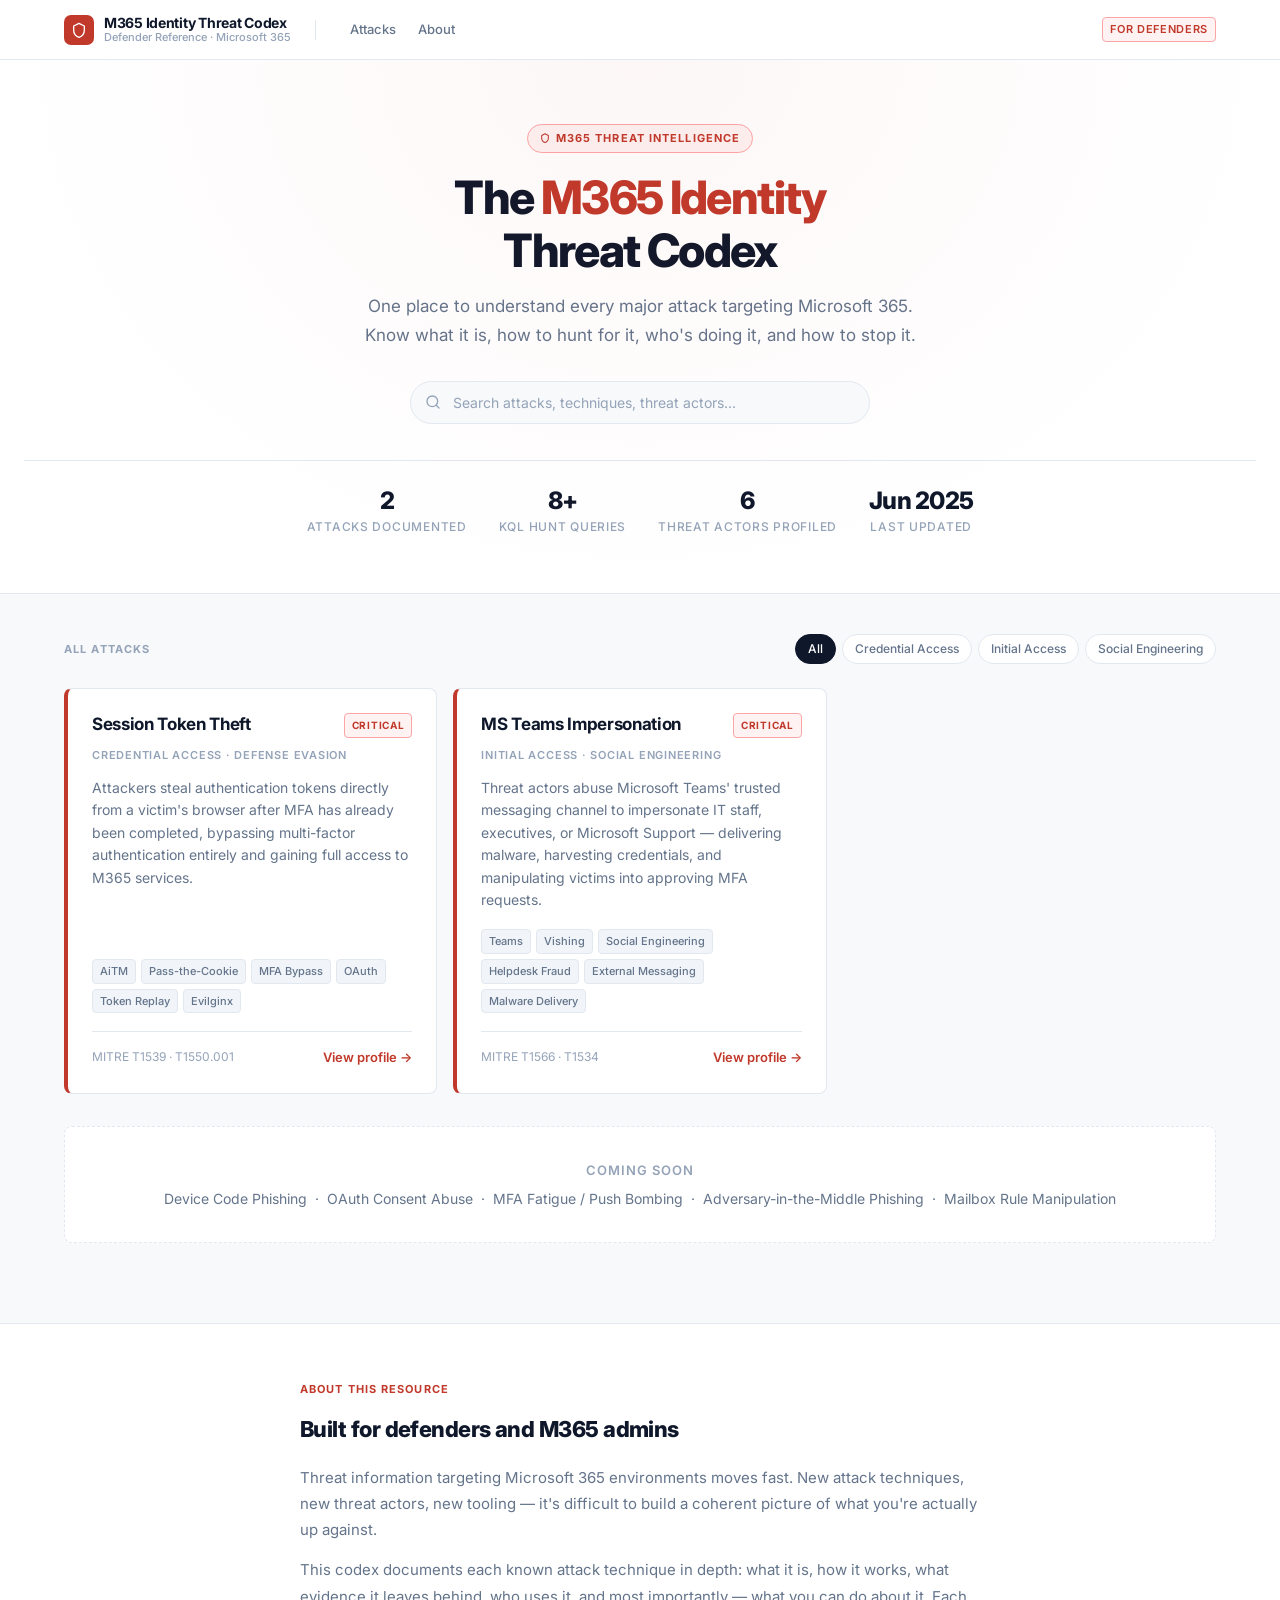
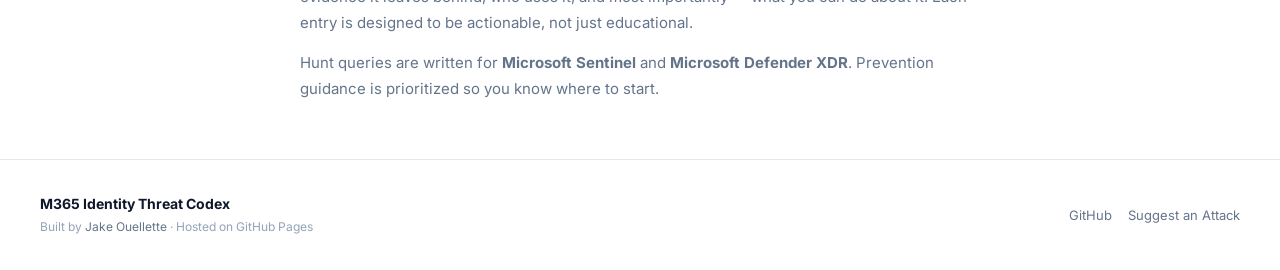
==== index.html @ 7323f05f "Initial build: M365 Identity Threat Codex Static GitHub Pages site with full attack profiles for Ses" ====
<!DOCTYPE html>
<html lang="en">
<head>
  <meta charset="UTF-8">
  <meta name="viewport" content="width=device-width, initial-scale=1.0">
  <title>M365 Identity Threat Codex</title>
  <meta name="description" content="A defender's reference for modern Microsoft 365 attacks — covering TTPs, detection queries, threat actors, and hardening guidance for each named attack.">
  <link rel="stylesheet" href="assets/style.css">
  <link rel="icon" type="image/svg+xml" href="data:image/svg+xml,<svg xmlns='http://www.w3.org/2000/svg' viewBox='0 0 32 32'><rect width='32' height='32' rx='7' fill='%23c0392b'/><path d='M16 7l7 4v6c0 5-3 8-7 9-4-1-7-4-7-9V11z' fill='white' stroke='none'/></svg>">
</head>
<body>

<!-- ── NAV ──────────────────────────────────────────────────── -->
<nav class="site-nav">
  <div class="nav-inner">
    <a class="site-brand" href="index.html">
      <div class="brand-icon">
        <svg viewBox="0 0 24 24"><path d="M12 2L4 6v6c0 6 3.5 9.5 8 11 4.5-1.5 8-5 8-11V6z"/></svg>
      </div>
      <div class="brand-name">
        M365 Identity Threat Codex
        <span class="brand-sub">Defender Reference · Microsoft 365</span>
      </div>
    </a>
    <div class="nav-divider"></div>
    <div class="nav-links">
      <a href="index.html" class="active">Attacks</a>
      <a href="#about">About</a>
    </div>
    <div class="nav-right">
      <span class="nav-badge">For Defenders</span>
    </div>
  </div>
</nav>

<!-- ── HERO ─────────────────────────────────────────────────── -->
<section class="hero">
  <div class="hero-eyebrow">
    <svg width="10" height="10" viewBox="0 0 24 24" fill="none" stroke="currentColor" stroke-width="2.5" stroke-linecap="round" stroke-linejoin="round"><path d="M12 2L4 6v6c0 6 3.5 9.5 8 11 4.5-1.5 8-5 8-11V6z"/></svg>
    M365 Threat Intelligence
  </div>
  <h1>The <em>M365 Identity</em><br>Threat Codex</h1>
  <p class="hero-sub">
    One place to understand every major attack targeting Microsoft 365. Know what it is, how to hunt for it, who's doing it, and how to stop it.
  </p>
  <div class="search-wrap">
    <svg viewBox="0 0 24 24"><circle cx="11" cy="11" r="8"/><path d="m21 21-4.35-4.35"/></svg>
    <input
      id="attack-search"
      type="search"
      placeholder="Search attacks, techniques, threat actors..."
      autocomplete="off"
      spellcheck="false"
    >
  </div>
  <div class="hero-stats">
    <div class="hero-stat">
      <span class="stat-number">2</span>
      <span class="stat-label">Attacks Documented</span>
    </div>
    <div class="hero-stat">
      <span class="stat-number">8+</span>
      <span class="stat-label">KQL Hunt Queries</span>
    </div>
    <div class="hero-stat">
      <span class="stat-number">6</span>
      <span class="stat-label">Threat Actors Profiled</span>
    </div>
    <div class="hero-stat">
      <span class="stat-number">Jun 2025</span>
      <span class="stat-label">Last Updated</span>
    </div>
  </div>
</section>

<!-- ── ATTACK GRID ───────────────────────────────────────────── -->
<section class="attacks-section">
  <div class="section-toolbar">
    <span class="section-label">All Attacks</span>
    <div class="filter-chips">
      <span class="chip active" data-filter="all">All</span>
      <span class="chip" data-filter="credential-access">Credential Access</span>
      <span class="chip" data-filter="initial-access">Initial Access</span>
      <span class="chip" data-filter="social-engineering">Social Engineering</span>
    </div>
  </div>

  <div class="attacks-grid">

    <!-- ── Session Token Theft ── -->
    <a
      class="attack-card"
      href="attacks/session-token-theft.html"
      data-searchable="session token theft aitm cookie hijack mfa bypass oauth pass the cookie scattered spider midnight blizzard apt29 credential access defense evasion"
      data-categories="credential-access"
    >
      <div class="card-header">
        <div class="card-name">Session Token Theft</div>
        <span class="sev-badge sev-critical">Critical</span>
      </div>
      <div class="card-category">Credential Access &middot; Defense Evasion</div>
      <p class="card-desc">
        Attackers steal authentication tokens directly from a victim's browser after MFA has already been completed, bypassing multi-factor authentication entirely and gaining full access to M365 services.
      </p>
      <div class="card-tags">
        <span class="tag">AiTM</span>
        <span class="tag">Pass-the-Cookie</span>
        <span class="tag">MFA Bypass</span>
        <span class="tag">OAuth</span>
        <span class="tag">Token Replay</span>
        <span class="tag">Evilginx</span>
      </div>
      <div class="card-footer">
        <span>MITRE T1539 &middot; T1550.001</span>
        <span class="card-link">View profile &rarr;</span>
      </div>
    </a>

    <!-- ── MS Teams Impersonation ── -->
    <a
      class="attack-card"
      href="attacks/ms-teams-impersonation.html"
      data-searchable="microsoft teams impersonation vishing social engineering helpdesk it support phishing malware delivery external messaging scattered spider midnight blizzard storm-0324 black basta initial access"
      data-categories="initial-access social-engineering"
    >
      <div class="card-header">
        <div class="card-name">MS Teams Impersonation</div>
        <span class="sev-badge sev-critical">Critical</span>
      </div>
      <div class="card-category">Initial Access &middot; Social Engineering</div>
      <p class="card-desc">
        Threat actors abuse Microsoft Teams' trusted messaging channel to impersonate IT staff, executives, or Microsoft Support &mdash; delivering malware, harvesting credentials, and manipulating victims into approving MFA requests.
      </p>
      <div class="card-tags">
        <span class="tag">Teams</span>
        <span class="tag">Vishing</span>
        <span class="tag">Social Engineering</span>
        <span class="tag">Helpdesk Fraud</span>
        <span class="tag">External Messaging</span>
        <span class="tag">Malware Delivery</span>
      </div>
      <div class="card-footer">
        <span>MITRE T1566 &middot; T1534</span>
        <span class="card-link">View profile &rarr;</span>
      </div>
    </a>

  </div><!-- /attacks-grid -->

  <!-- Coming soon placeholder -->
  <div style="margin-top: 32px; padding: 32px; background: var(--surface); border: 1.5px dashed var(--border); border-radius: var(--radius); text-align: center;">
    <div style="font-size: 13px; font-weight: 600; color: var(--text-subtle); text-transform: uppercase; letter-spacing: 0.08em; margin-bottom: 6px;">Coming Soon</div>
    <div style="font-size: 14px; color: var(--text-muted);">
      Device Code Phishing &nbsp;&middot;&nbsp; OAuth Consent Abuse &nbsp;&middot;&nbsp; MFA Fatigue / Push Bombing &nbsp;&middot;&nbsp; Adversary-in-the-Middle Phishing &nbsp;&middot;&nbsp; Mailbox Rule Manipulation
    </div>
  </div>

</section>

<!-- ── ABOUT ─────────────────────────────────────────────────── -->
<section id="about" style="background: var(--surface); border-top: 1px solid var(--border); padding: 56px 24px;">
  <div style="max-width: 680px; margin: 0 auto;">
    <div style="font-size: 11px; font-weight: 700; text-transform: uppercase; letter-spacing: 0.1em; color: var(--accent); margin-bottom: 12px;">About This Resource</div>
    <h2 style="font-size: 22px; font-weight: 800; letter-spacing: -0.025em; margin-bottom: 16px;">Built for defenders and M365 admins</h2>
    <p style="font-size: 15px; color: var(--text-muted); line-height: 1.75; margin-bottom: 14px;">
      Threat information targeting Microsoft 365 environments moves fast. New attack techniques, new threat actors, new tooling &mdash; it's difficult to build a coherent picture of what you're actually up against.
    </p>
    <p style="font-size: 15px; color: var(--text-muted); line-height: 1.75; margin-bottom: 14px;">
      This codex documents each known attack technique in depth: what it is, how it works, what evidence it leaves behind, who uses it, and most importantly &mdash; what you can do about it. Each entry is designed to be actionable, not just educational.
    </p>
    <p style="font-size: 15px; color: var(--text-muted); line-height: 1.75;">
      Hunt queries are written for <strong>Microsoft Sentinel</strong> and <strong>Microsoft Defender XDR</strong>. Prevention guidance is prioritized so you know where to start.
    </p>
  </div>
</section>

<!-- ── FOOTER ────────────────────────────────────────────────── -->
<footer class="site-footer">
  <div class="footer-inner">
    <div>
      <div class="footer-brand">M365 Identity Threat Codex</div>
      <div class="footer-sub">Built by <a href="https://github.com/jogit91" target="_blank" rel="noopener">Jake Ouellette</a> &middot; Hosted on GitHub Pages</div>
    </div>
    <div class="footer-links">
      <a href="https://github.com/jogit91/identity_threat_codex" target="_blank" rel="noopener">GitHub</a>
      <a href="https://github.com/jogit91/identity_threat_codex/issues" target="_blank" rel="noopener">Suggest an Attack</a>
    </div>
  </div>
</footer>

<script src="assets/main.js"></script>
</body>
</html>
---- assets/style.css ----
@import url('https://fonts.googleapis.com/css2?family=Inter:wght@400;500;600;700;800&family=JetBrains+Mono:wght@400;500&display=swap');

:root {
  --bg: #f8f9fb;
  --surface: #ffffff;
  --surface-alt: #f1f5f9;
  --border: #e2e8f0;
  --text: #0f172a;
  --text-muted: #64748b;
  --text-subtle: #94a3b8;
  --accent: #c0392b;
  --accent-hover: #a93226;
  --link: #1d4ed8;
  --link-hover: #1e40af;
  --critical: #c0392b;
  --critical-bg: #fef2f2;
  --critical-border: #fca5a5;
  --high: #c2410c;
  --high-bg: #fff7ed;
  --high-border: #fdba74;
  --medium: #b45309;
  --medium-bg: #fffbeb;
  --medium-border: #fcd34d;
  --low: #15803d;
  --low-bg: #f0fdf4;
  --code-bg: #0f172a;
  --code-surface: #1e293b;
  --code-text: #cbd5e1;
  --code-comment: #475569;
  --code-keyword: #7dd3fc;
  --code-string: #86efac;
  --code-function: #fbbf24;
  --code-number: #fb923c;
  --nav-height: 60px;
  --sidebar-width: 220px;
  --radius: 8px;
  --shadow-sm: 0 1px 2px rgba(0,0,0,0.06);
  --shadow: 0 1px 3px rgba(0,0,0,0.08), 0 1px 2px rgba(0,0,0,0.04);
  --shadow-md: 0 4px 12px rgba(0,0,0,0.08), 0 2px 4px rgba(0,0,0,0.04);
}

*, *::before, *::after { box-sizing: border-box; margin: 0; padding: 0; }

html { scroll-behavior: smooth; }

body {
  font-family: 'Inter', system-ui, -apple-system, sans-serif;
  background: var(--bg);
  color: var(--text);
  font-size: 16px;
  line-height: 1.7;
  -webkit-font-smoothing: antialiased;
}

a { color: var(--link); }
a:hover { color: var(--link-hover); }

/* ─── NAV ─────────────────────────────────────────────────── */

.site-nav {
  position: sticky;
  top: 0;
  z-index: 100;
  background: rgba(255,255,255,0.96);
  backdrop-filter: blur(8px);
  border-bottom: 1px solid var(--border);
  height: var(--nav-height);
  display: flex;
  align-items: center;
}

.nav-inner {
  max-width: 1200px;
  width: 100%;
  margin: 0 auto;
  padding: 0 24px;
  display: flex;
  align-items: center;
  gap: 24px;
}

.site-brand {
  display: flex;
  align-items: center;
  gap: 10px;
  text-decoration: none;
  flex-shrink: 0;
}

.brand-icon {
  width: 30px;
  height: 30px;
  background: var(--accent);
  border-radius: 7px;
  display: flex;
  align-items: center;
  justify-content: center;
  flex-shrink: 0;
}

.brand-icon svg { width: 16px; height: 16px; stroke: white; fill: none; stroke-width: 2; stroke-linecap: round; stroke-linejoin: round; }

.brand-name {
  font-size: 14px;
  font-weight: 700;
  color: var(--text);
  letter-spacing: -0.02em;
  line-height: 1.2;
}

.brand-name .brand-sub {
  font-size: 11px;
  font-weight: 500;
  color: var(--text-subtle);
  display: block;
  letter-spacing: 0;
}

.nav-divider {
  height: 20px;
  width: 1px;
  background: var(--border);
}

.nav-links {
  display: flex;
  align-items: center;
  gap: 2px;
}

.nav-links a {
  color: var(--text-muted);
  text-decoration: none;
  font-size: 13px;
  font-weight: 500;
  padding: 5px 10px;
  border-radius: 6px;
  transition: color 0.15s, background 0.15s;
}

.nav-links a:hover {
  color: var(--text);
  background: var(--surface-alt);
}

.nav-right {
  margin-left: auto;
  display: flex;
  align-items: center;
  gap: 8px;
}

.nav-badge {
  font-size: 11px;
  font-weight: 600;
  color: var(--accent);
  background: var(--critical-bg);
  border: 1px solid var(--critical-border);
  border-radius: 4px;
  padding: 2px 7px;
  text-transform: uppercase;
  letter-spacing: 0.06em;
}

/* ─── HERO ─────────────────────────────────────────────────── */

.hero {
  background: var(--surface);
  border-bottom: 1px solid var(--border);
  padding: 64px 24px 56px;
  text-align: center;
  position: relative;
  overflow: hidden;
}

.hero::before {
  content: '';
  position: absolute;
  inset: 0;
  background: radial-gradient(ellipse at 50% 0%, rgba(192,57,43,0.04) 0%, transparent 70%);
  pointer-events: none;
}

.hero-eyebrow {
  display: inline-flex;
  align-items: center;
  gap: 6px;
  font-size: 11px;
  font-weight: 700;
  color: var(--accent);
  text-transform: uppercase;
  letter-spacing: 0.1em;
  margin-bottom: 18px;
  padding: 4px 12px;
  background: var(--critical-bg);
  border: 1px solid var(--critical-border);
  border-radius: 100px;
}

.hero h1 {
  font-size: clamp(28px, 5vw, 46px);
  font-weight: 800;
  color: var(--text);
  letter-spacing: -0.035em;
  line-height: 1.15;
  margin-bottom: 16px;
}

.hero h1 em {
  font-style: normal;
  color: var(--accent);
}

.hero-sub {
  font-size: 17px;
  color: var(--text-muted);
  max-width: 580px;
  margin: 0 auto 32px;
  line-height: 1.65;
  font-weight: 400;
}

.search-wrap {
  max-width: 460px;
  margin: 0 auto;
  position: relative;
}

.search-wrap svg {
  position: absolute;
  left: 15px;
  top: 50%;
  transform: translateY(-50%);
  width: 16px;
  height: 16px;
  stroke: var(--text-subtle);
  fill: none;
  stroke-width: 2;
  stroke-linecap: round;
  stroke-linejoin: round;
  pointer-events: none;
}

.search-wrap input {
  width: 100%;
  padding: 12px 20px 12px 42px;
  font-size: 14px;
  font-family: inherit;
  background: var(--bg);
  border: 1.5px solid var(--border);
  border-radius: 50px;
  color: var(--text);
  outline: none;
  transition: border-color 0.2s, box-shadow 0.2s;
}

.search-wrap input::placeholder { color: var(--text-subtle); }
.search-wrap input:focus {
  border-color: var(--accent);
  box-shadow: 0 0 0 3px rgba(192,57,43,0.08);
}

.hero-stats {
  display: flex;
  justify-content: center;
  gap: 32px;
  margin-top: 36px;
  padding-top: 28px;
  border-top: 1px solid var(--border);
}

.hero-stat {
  text-align: center;
}

.stat-number {
  font-size: 24px;
  font-weight: 800;
  color: var(--text);
  letter-spacing: -0.03em;
  line-height: 1;
  display: block;
}

.stat-label {
  font-size: 12px;
  color: var(--text-subtle);
  font-weight: 500;
  margin-top: 4px;
  display: block;
  text-transform: uppercase;
  letter-spacing: 0.06em;
}

/* ─── ATTACK GRID ─────────────────────────────────────────── */

.attacks-section {
  max-width: 1200px;
  margin: 0 auto;
  padding: 40px 24px 80px;
}

.section-toolbar {
  display: flex;
  align-items: center;
  justify-content: space-between;
  margin-bottom: 24px;
  flex-wrap: wrap;
  gap: 12px;
}

.section-label {
  font-size: 11px;
  font-weight: 700;
  text-transform: uppercase;
  letter-spacing: 0.1em;
  color: var(--text-subtle);
}

.filter-chips {
  display: flex;
  gap: 6px;
  flex-wrap: wrap;
}

.chip {
  padding: 4px 12px;
  font-size: 12px;
  font-weight: 500;
  background: var(--surface);
  border: 1px solid var(--border);
  border-radius: 100px;
  color: var(--text-muted);
  cursor: pointer;
  transition: all 0.15s;
  user-select: none;
}

.chip:hover { border-color: var(--text-muted); color: var(--text); }
.chip.active { background: var(--text); border-color: var(--text); color: white; }

.attacks-grid {
  display: grid;
  grid-template-columns: repeat(auto-fill, minmax(340px, 1fr));
  gap: 16px;
}

.attack-card {
  background: var(--surface);
  border: 1px solid var(--border);
  border-left: 4px solid var(--critical);
  border-radius: var(--radius);
  padding: 24px;
  transition: box-shadow 0.2s, transform 0.15s;
  text-decoration: none;
  color: inherit;
  display: flex;
  flex-direction: column;
}

.attack-card:hover {
  box-shadow: var(--shadow-md);
  transform: translateY(-2px);
}

.attack-card.sev-high { border-left-color: var(--high); }
.attack-card.sev-medium { border-left-color: var(--medium); }

.card-header {
  display: flex;
  align-items: flex-start;
  justify-content: space-between;
  gap: 10px;
  margin-bottom: 8px;
}

.card-name {
  font-size: 17px;
  font-weight: 700;
  color: var(--text);
  letter-spacing: -0.02em;
  line-height: 1.3;
}

.sev-badge {
  font-size: 10px;
  font-weight: 700;
  text-transform: uppercase;
  letter-spacing: 0.07em;
  padding: 3px 7px;
  border-radius: 4px;
  white-space: nowrap;
  flex-shrink: 0;
}

.sev-critical { background: var(--critical-bg); color: var(--critical); border: 1px solid var(--critical-border); }
.sev-high-badge { background: var(--high-bg); color: var(--high); border: 1px solid var(--high-border); }
.sev-medium-badge { background: var(--medium-bg); color: var(--medium); border: 1px solid var(--medium-border); }

.card-category {
  font-size: 11px;
  font-weight: 600;
  color: var(--text-subtle);
  text-transform: uppercase;
  letter-spacing: 0.07em;
  margin-bottom: 12px;
}

.card-desc {
  font-size: 14px;
  color: var(--text-muted);
  line-height: 1.6;
  margin-bottom: 18px;
  flex: 1;
}

.card-tags {
  display: flex;
  flex-wrap: wrap;
  gap: 5px;
  margin-bottom: 18px;
}

.tag {
  font-size: 11px;
  font-weight: 500;
  padding: 2px 7px;
  background: var(--surface-alt);
  border: 1px solid var(--border);
  border-radius: 4px;
  color: var(--text-muted);
}

.card-footer {
  display: flex;
  align-items: center;
  justify-content: space-between;
  font-size: 12px;
  color: var(--text-subtle);
  padding-top: 14px;
  border-top: 1px solid var(--border);
}

.card-link {
  font-size: 13px;
  font-weight: 600;
  color: var(--accent);
  display: flex;
  align-items: center;
  gap: 4px;
}

/* ─── ATTACK PAGE LAYOUT ──────────────────────────────────── */

.attack-page {
  max-width: 1200px;
  margin: 0 auto;
  padding: 0 24px;
  display: grid;
  grid-template-columns: var(--sidebar-width) 1fr;
  gap: 56px;
  align-items: start;
}

/* ─── SIDEBAR ─────────────────────────────────────────────── */

.attack-sidebar {
  position: sticky;
  top: calc(var(--nav-height) + 20px);
  padding: 28px 0 40px;
}

.toc-back {
  display: flex;
  align-items: center;
  gap: 6px;
  font-size: 13px;
  font-weight: 500;
  color: var(--text-muted);
  text-decoration: none;
  padding: 7px 10px;
  border-radius: 6px;
  margin-bottom: 20px;
  transition: all 0.15s;
  border: 1px solid transparent;
}

.toc-back:hover {
  background: var(--surface);
  border-color: var(--border);
  color: var(--text);
}

.toc-back svg {
  width: 14px;
  height: 14px;
  stroke: currentColor;
  fill: none;
  stroke-width: 2;
  stroke-linecap: round;
  stroke-linejoin: round;
}

.toc-label {
  font-size: 10px;
  font-weight: 700;
  text-transform: uppercase;
  letter-spacing: 0.12em;
  color: var(--text-subtle);
  margin-bottom: 10px;
  padding: 0 10px;
}

.toc-list {
  list-style: none;
}

.toc-list li a {
  display: flex;
  align-items: center;
  gap: 8px;
  font-size: 13px;
  color: var(--text-muted);
  text-decoration: none;
  padding: 6px 10px;
  border-radius: 6px;
  border-left: 2px solid transparent;
  transition: all 0.15s;
  line-height: 1.4;
  margin-left: -2px;
}

.toc-list li a:hover {
  color: var(--text);
  background: var(--surface);
}

.toc-list li a.active {
  color: var(--accent);
  border-left-color: var(--accent);
  background: var(--critical-bg);
  font-weight: 500;
}

.toc-list li a .toc-num {
  font-size: 10px;
  font-weight: 700;
  color: var(--text-subtle);
  width: 16px;
  flex-shrink: 0;
  font-family: 'JetBrains Mono', monospace;
}

.toc-list li a.active .toc-num { color: var(--accent); }

/* ─── ATTACK CONTENT ──────────────────────────────────────── */

.attack-content {
  padding: 32px 0 80px;
  min-width: 0;
}

.attack-breadcrumb {
  font-size: 13px;
  color: var(--text-muted);
  margin-bottom: 20px;
  display: flex;
  align-items: center;
  gap: 6px;
}

.attack-breadcrumb a {
  color: var(--link);
  text-decoration: none;
  font-weight: 500;
}

.attack-breadcrumb a:hover { text-decoration: underline; }
.attack-breadcrumb .sep { color: var(--text-subtle); }

.attack-header {
  margin-bottom: 48px;
  padding-bottom: 36px;
  border-bottom: 2px solid var(--border);
}

.attack-title {
  font-size: clamp(26px, 4vw, 38px);
  font-weight: 800;
  letter-spacing: -0.035em;
  color: var(--text);
  line-height: 1.15;
  margin-bottom: 16px;
}

.attack-meta {
  display: flex;
  flex-wrap: wrap;
  align-items: center;
  gap: 8px;
  margin-bottom: 20px;
}

.meta-pill {
  display: inline-flex;
  align-items: center;
  gap: 5px;
  font-size: 12px;
  font-weight: 500;
  padding: 4px 10px;
  border-radius: 100px;
  border: 1px solid var(--border);
  color: var(--text-muted);
  background: var(--surface);
}

.meta-pill.mitre {
  font-family: 'JetBrains Mono', monospace;
  font-size: 11px;
  color: var(--link);
  border-color: #bfdbfe;
  background: #eff6ff;
}

.attack-summary {
  font-size: 17px;
  color: var(--text-muted);
  line-height: 1.75;
  max-width: 680px;
  font-weight: 400;
}

/* ─── SECTIONS ────────────────────────────────────────────── */

.attack-section {
  margin-bottom: 60px;
  scroll-margin-top: calc(var(--nav-height) + 20px);
}

.section-heading {
  display: flex;
  align-items: center;
  gap: 12px;
  font-size: 20px;
  font-weight: 700;
  color: var(--text);
  letter-spacing: -0.025em;
  margin-bottom: 20px;
  padding-bottom: 12px;
  border-bottom: 1px solid var(--border);
}

.section-icon {
  width: 32px;
  height: 32px;
  border-radius: 8px;
  background: var(--critical-bg);
  border: 1px solid var(--critical-border);
  display: flex;
  align-items: center;
  justify-content: center;
  flex-shrink: 0;
}

.section-icon svg {
  width: 15px;
  height: 15px;
  stroke: var(--accent);
  fill: none;
  stroke-width: 2;
  stroke-linecap: round;
  stroke-linejoin: round;
}

.section-num {
  font-size: 11px;
  font-weight: 700;
  color: var(--text-subtle);
  font-family: 'JetBrains Mono', monospace;
  align-self: flex-end;
  margin-bottom: 2px;
}

.attack-section p { color: var(--text); margin-bottom: 14px; }
.attack-section p:last-child { margin-bottom: 0; }

.attack-section ul, .attack-section ol {
  padding-left: 22px;
  margin-bottom: 14px;
}

.attack-section li { margin-bottom: 8px; color: var(--text); line-height: 1.6; }
.attack-section li::marker { color: var(--accent); font-weight: 700; }
.attack-section strong { font-weight: 600; color: var(--text); }

.attack-section h3 {
  font-size: 15px;
  font-weight: 700;
  color: var(--text);
  margin: 28px 0 10px;
  text-transform: uppercase;
  letter-spacing: 0.05em;
  font-size: 12px;
  color: var(--text-subtle);
}

/* ─── CALLOUTS ────────────────────────────────────────────── */

.callout {
  padding: 14px 18px;
  border-radius: var(--radius);
  border-left: 3px solid;
  margin: 20px 0;
  font-size: 14px;
  line-height: 1.6;
}

.callout p { margin: 0; }

.callout-title {
  font-size: 11px;
  font-weight: 700;
  text-transform: uppercase;
  letter-spacing: 0.09em;
  margin-bottom: 6px;
  display: block;
}

.callout-warning {
  background: var(--high-bg);
  border-color: var(--high);
}
.callout-warning .callout-title { color: var(--high); }
.callout-warning p { color: #7c2d12; }

.callout-info {
  background: #eff6ff;
  border-color: #3b82f6;
}
.callout-info .callout-title { color: #1d4ed8; }
.callout-info p { color: #1e3a5f; }

.callout-danger {
  background: var(--critical-bg);
  border-color: var(--critical);
}
.callout-danger .callout-title { color: var(--critical); }
.callout-danger p { color: #7f1d1d; }

/* ─── CODE BLOCKS ─────────────────────────────────────────── */

.code-block {
  background: var(--code-bg);
  border-radius: var(--radius);
  overflow: hidden;
  margin: 20px 0;
  border: 1px solid #1e293b;
}

.code-header {
  background: var(--code-surface);
  padding: 9px 16px;
  display: flex;
  align-items: center;
  justify-content: space-between;
  border-bottom: 1px solid #334155;
}

.code-lang {
  font-size: 10px;
  font-weight: 700;
  text-transform: uppercase;
  letter-spacing: 0.1em;
  color: #64748b;
  font-family: 'JetBrains Mono', monospace;
}

.code-desc {
  font-size: 12px;
  color: #64748b;
  font-family: 'JetBrains Mono', monospace;
  margin-left: 12px;
  flex: 1;
}

.copy-btn {
  font-size: 11px;
  color: #64748b;
  background: none;
  border: 1px solid #334155;
  border-radius: 4px;
  padding: 3px 8px;
  cursor: pointer;
  font-family: inherit;
  transition: all 0.15s;
  flex-shrink: 0;
}

.copy-btn:hover { border-color: #64748b; color: #94a3b8; }
.copy-btn.copied { border-color: #22c55e; color: #22c55e; }

.code-body {
  padding: 20px;
  overflow-x: auto;
}

.code-body pre {
  font-family: 'JetBrains Mono', 'Courier New', monospace;
  font-size: 13px;
  line-height: 1.75;
  color: var(--code-text);
  white-space: pre;
  margin: 0;
}

.kql-comment { color: var(--code-comment); font-style: italic; }
.kql-keyword { color: var(--code-keyword); }
.kql-string { color: var(--code-string); }
.kql-function { color: var(--code-function); }
.kql-number { color: var(--code-number); }
.kql-table { color: #e2e8f0; font-weight: 600; }
.kql-op { color: #c084fc; }

/* ─── LOG SOURCES TABLE ───────────────────────────────────── */

.log-table-wrap {
  overflow-x: auto;
  margin-bottom: 20px;
  border-radius: var(--radius);
  border: 1px solid var(--border);
}

table.log-table {
  width: 100%;
  border-collapse: collapse;
  font-size: 13.5px;
  background: var(--surface);
}

.log-table th {
  background: var(--surface-alt);
  padding: 10px 14px;
  text-align: left;
  font-size: 10px;
  font-weight: 700;
  text-transform: uppercase;
  letter-spacing: 0.08em;
  color: var(--text-muted);
  border-bottom: 1px solid var(--border);
  white-space: nowrap;
}

.log-table td {
  padding: 11px 14px;
  border-bottom: 1px solid var(--border);
  color: var(--text);
  vertical-align: top;
  line-height: 1.5;
}

.log-table tr:last-child td { border-bottom: none; }
.log-table tr:hover td { background: var(--surface-alt); }

code.inline {
  font-family: 'JetBrains Mono', monospace;
  font-size: 12px;
  background: var(--surface-alt);
  border: 1px solid var(--border);
  border-radius: 3px;
  padding: 1px 5px;
  color: var(--accent);
  white-space: nowrap;
}

.req-badge {
  font-size: 10px;
  font-weight: 600;
  padding: 1px 6px;
  border-radius: 3px;
  text-transform: uppercase;
  letter-spacing: 0.05em;
  white-space: nowrap;
}
.req-p1 { background: var(--critical-bg); color: var(--critical); }
.req-p2 { background: var(--high-bg); color: var(--high); }
.req-free { background: var(--low-bg); color: var(--low); }

/* ─── ACTOR CARDS ─────────────────────────────────────────── */

.actor-grid {
  display: grid;
  grid-template-columns: repeat(auto-fill, minmax(250px, 1fr));
  gap: 12px;
  margin-bottom: 14px;
}

.actor-card {
  background: var(--surface);
  border: 1px solid var(--border);
  border-radius: var(--radius);
  padding: 16px 18px;
}

.actor-name {
  font-size: 14px;
  font-weight: 700;
  color: var(--text);
  margin-bottom: 3px;
}

.actor-aka {
  font-size: 11px;
  color: var(--text-subtle);
  margin-bottom: 10px;
  font-style: italic;
}

.actor-tags {
  display: flex;
  flex-wrap: wrap;
  gap: 5px;
  margin-bottom: 10px;
}

.actor-tag {
  font-size: 10px;
  font-weight: 600;
  padding: 2px 7px;
  border-radius: 4px;
  text-transform: uppercase;
  letter-spacing: 0.05em;
}

.actor-nation { background: #eff6ff; color: #1d4ed8; }
.actor-criminal { background: var(--high-bg); color: var(--high); }
.actor-hacktivism { background: #faf5ff; color: #7c3aed; }

.actor-notes {
  font-size: 13px;
  color: var(--text-muted);
  line-height: 1.55;
}

/* ─── PREVENTION CHECKLIST ────────────────────────────────── */

.prevention-list {
  list-style: none;
  display: flex;
  flex-direction: column;
  gap: 10px;
}

.prevention-item {
  display: flex;
  align-items: flex-start;
  gap: 14px;
  padding: 14px 16px;
  background: var(--surface);
  border: 1px solid var(--border);
  border-radius: var(--radius);
  transition: box-shadow 0.15s;
}

.prevention-item:hover { box-shadow: var(--shadow); }

.prev-priority {
  font-size: 10px;
  font-weight: 700;
  text-transform: uppercase;
  letter-spacing: 0.06em;
  padding: 2px 7px;
  border-radius: 4px;
  white-space: nowrap;
  flex-shrink: 0;
  margin-top: 2px;
}

.p1 { background: var(--critical-bg); color: var(--critical); border: 1px solid var(--critical-border); }
.p2 { background: var(--high-bg); color: var(--high); border: 1px solid var(--high-border); }
.p3 { background: #eff6ff; color: var(--link); border: 1px solid #bfdbfe; }

.prev-body { min-width: 0; }

.prev-title {
  font-size: 14px;
  font-weight: 600;
  color: var(--text);
  margin-bottom: 3px;
}

.prev-desc {
  font-size: 13px;
  color: var(--text-muted);
  line-height: 1.5;
}

/* ─── RESOURCES ───────────────────────────────────────────── */

.resource-list {
  list-style: none;
  display: flex;
  flex-direction: column;
  gap: 8px;
}

.resource-item {
  display: flex;
  align-items: flex-start;
  gap: 14px;
  padding: 14px 16px;
  background: var(--surface);
  border: 1px solid var(--border);
  border-radius: var(--radius);
  text-decoration: none;
  color: inherit;
  transition: box-shadow 0.15s, border-color 0.15s;
}

.resource-item:hover {
  box-shadow: var(--shadow);
  border-color: #cbd5e1;
}

.resource-source-icon {
  width: 34px;
  height: 34px;
  border-radius: 7px;
  background: var(--surface-alt);
  border: 1px solid var(--border);
  display: flex;
  align-items: center;
  justify-content: center;
  font-size: 14px;
  flex-shrink: 0;
  font-weight: 700;
  font-family: 'JetBrains Mono', monospace;
  color: var(--text-muted);
  font-size: 11px;
}

.resource-body { min-width: 0; }

.resource-title {
  font-size: 14px;
  font-weight: 600;
  color: var(--link);
  margin-bottom: 3px;
  line-height: 1.4;
}

.resource-meta {
  font-size: 12px;
  color: var(--text-subtle);
  display: flex;
  align-items: center;
  gap: 8px;
  flex-wrap: wrap;
}

.resource-type {
  font-size: 10px;
  font-weight: 600;
  text-transform: uppercase;
  letter-spacing: 0.06em;
  padding: 1px 6px;
  border-radius: 3px;
  background: var(--surface-alt);
  border: 1px solid var(--border);
  color: var(--text-muted);
}

/* ─── FOOTER ──────────────────────────────────────────────── */

.site-footer {
  background: var(--surface);
  border-top: 1px solid var(--border);
  padding: 32px 24px;
}

.footer-inner {
  max-width: 1200px;
  margin: 0 auto;
  display: flex;
  align-items: center;
  justify-content: space-between;
  gap: 16px;
  flex-wrap: wrap;
}

.footer-brand {
  font-size: 14px;
  font-weight: 700;
  color: var(--text);
}

.footer-sub {
  font-size: 12px;
  color: var(--text-subtle);
  margin-top: 2px;
}

.footer-sub a { color: var(--text-muted); text-decoration: none; }
.footer-sub a:hover { color: var(--link); text-decoration: underline; }

.footer-links {
  display: flex;
  gap: 16px;
}

.footer-links a {
  font-size: 13px;
  color: var(--text-muted);
  text-decoration: none;
}

.footer-links a:hover { color: var(--link); }

/* ─── RESPONSIVE ──────────────────────────────────────────── */

@media (max-width: 900px) {
  .attack-page {
    grid-template-columns: 1fr;
    gap: 0;
  }

  .attack-sidebar {
    position: static;
    padding: 20px 0 0;
    border-bottom: 1px solid var(--border);
    margin-bottom: 28px;
  }

  .toc-list {
    display: flex;
    flex-wrap: wrap;
    gap: 4px;
  }

  .toc-list li a {
    border-left: none;
    border: 1px solid var(--border);
    border-radius: 100px;
    padding: 4px 12px;
    font-size: 12px;
  }

  .toc-list li a.active {
    border-color: var(--accent);
    background: var(--critical-bg);
  }

  .toc-num { display: none; }
}

@media (max-width: 640px) {
  .attacks-grid { grid-template-columns: 1fr; }
  .hero { padding: 40px 20px 36px; }
  .hero-stats { gap: 20px; }
  .actor-grid { grid-template-columns: 1fr; }
  .footer-inner { flex-direction: column; align-items: flex-start; }
  .nav-badge { display: none; }
}
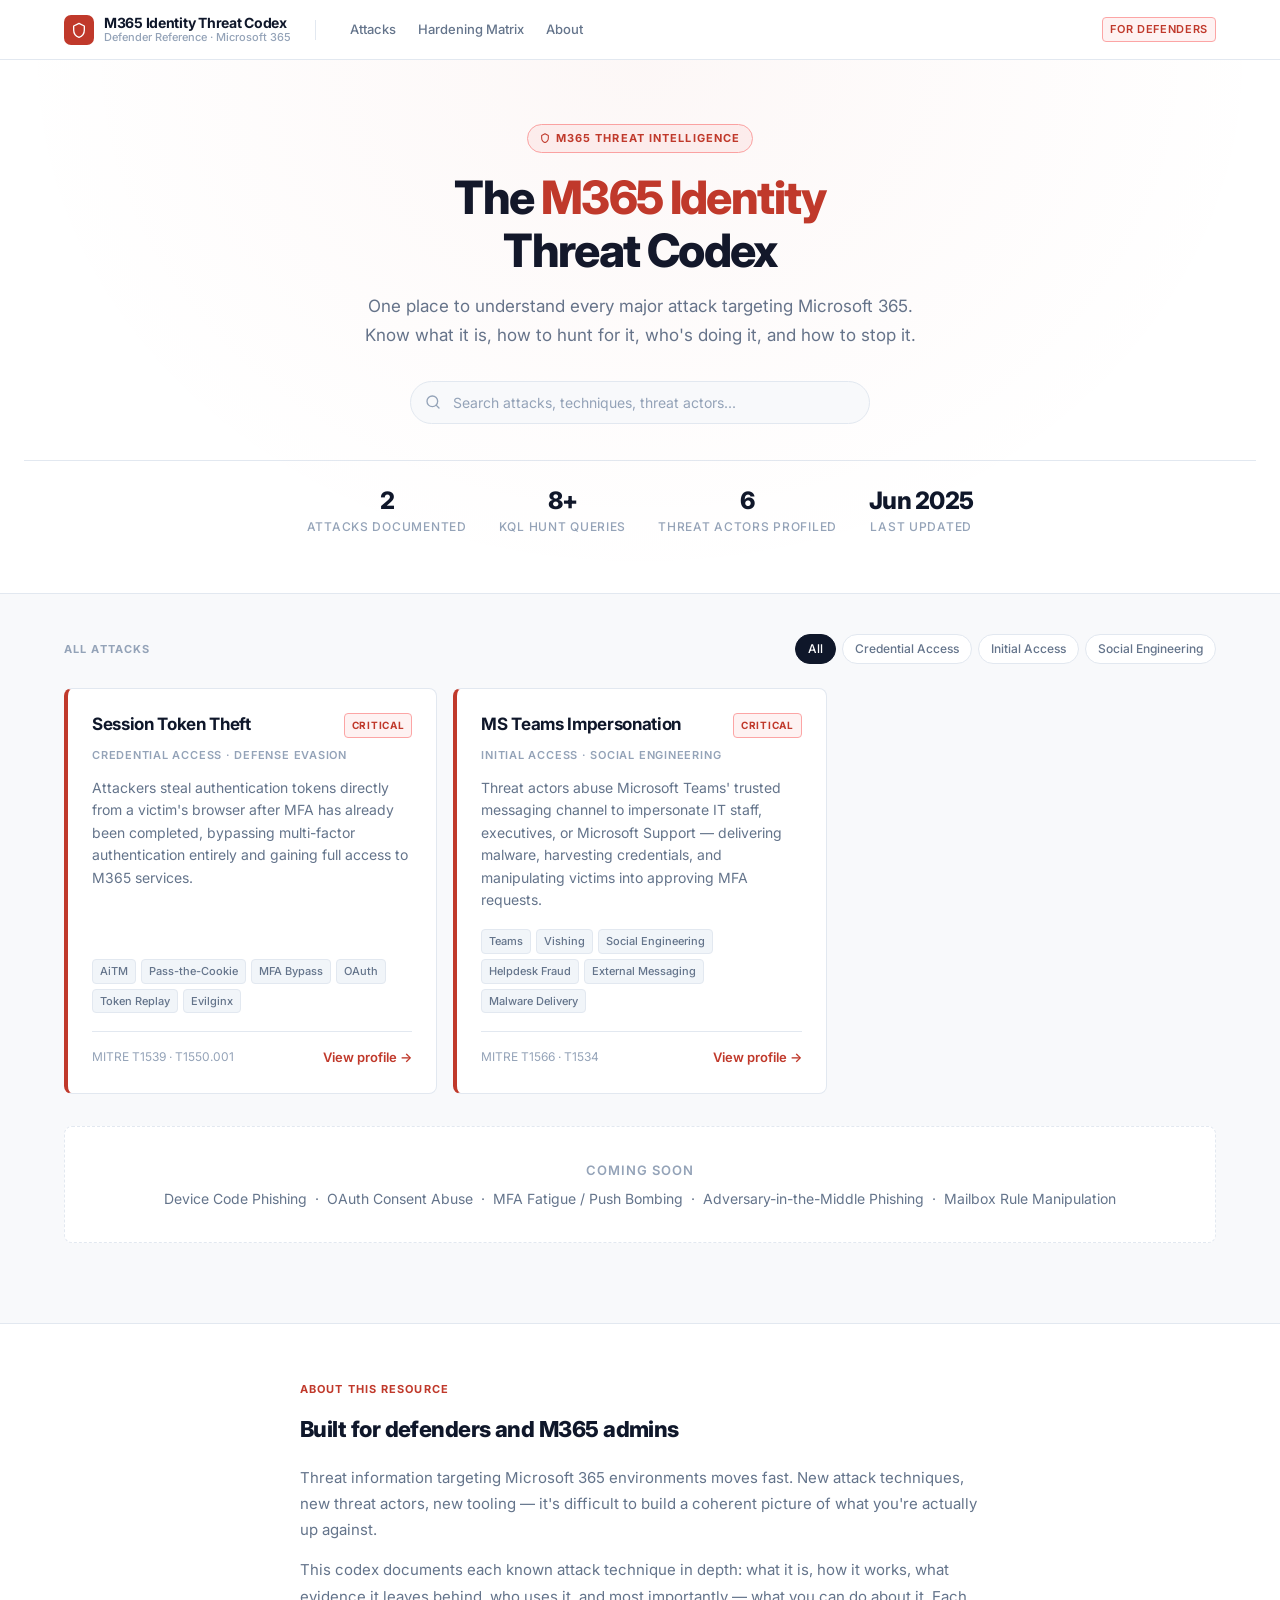
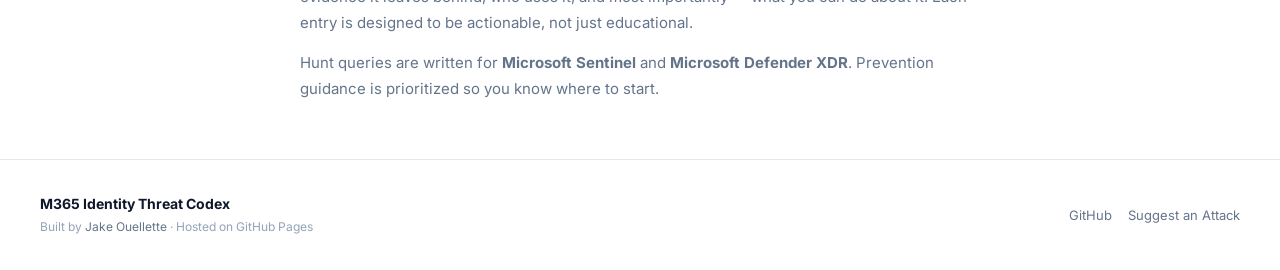
==== commit f6f77302: "Add Hardening Priority Matrix with cross-attack coverage heatmap New hardening.html page maps 18 har" ====
--- a/index.html
+++ b/index.html
@@ -25,6 +25,7 @@
     <div class="nav-divider"></div>
     <div class="nav-links">
       <a href="index.html" class="active">Attacks</a>
+      <a href="hardening.html">Hardening Matrix</a>
       <a href="#about">About</a>
     </div>
     <div class="nav-right">
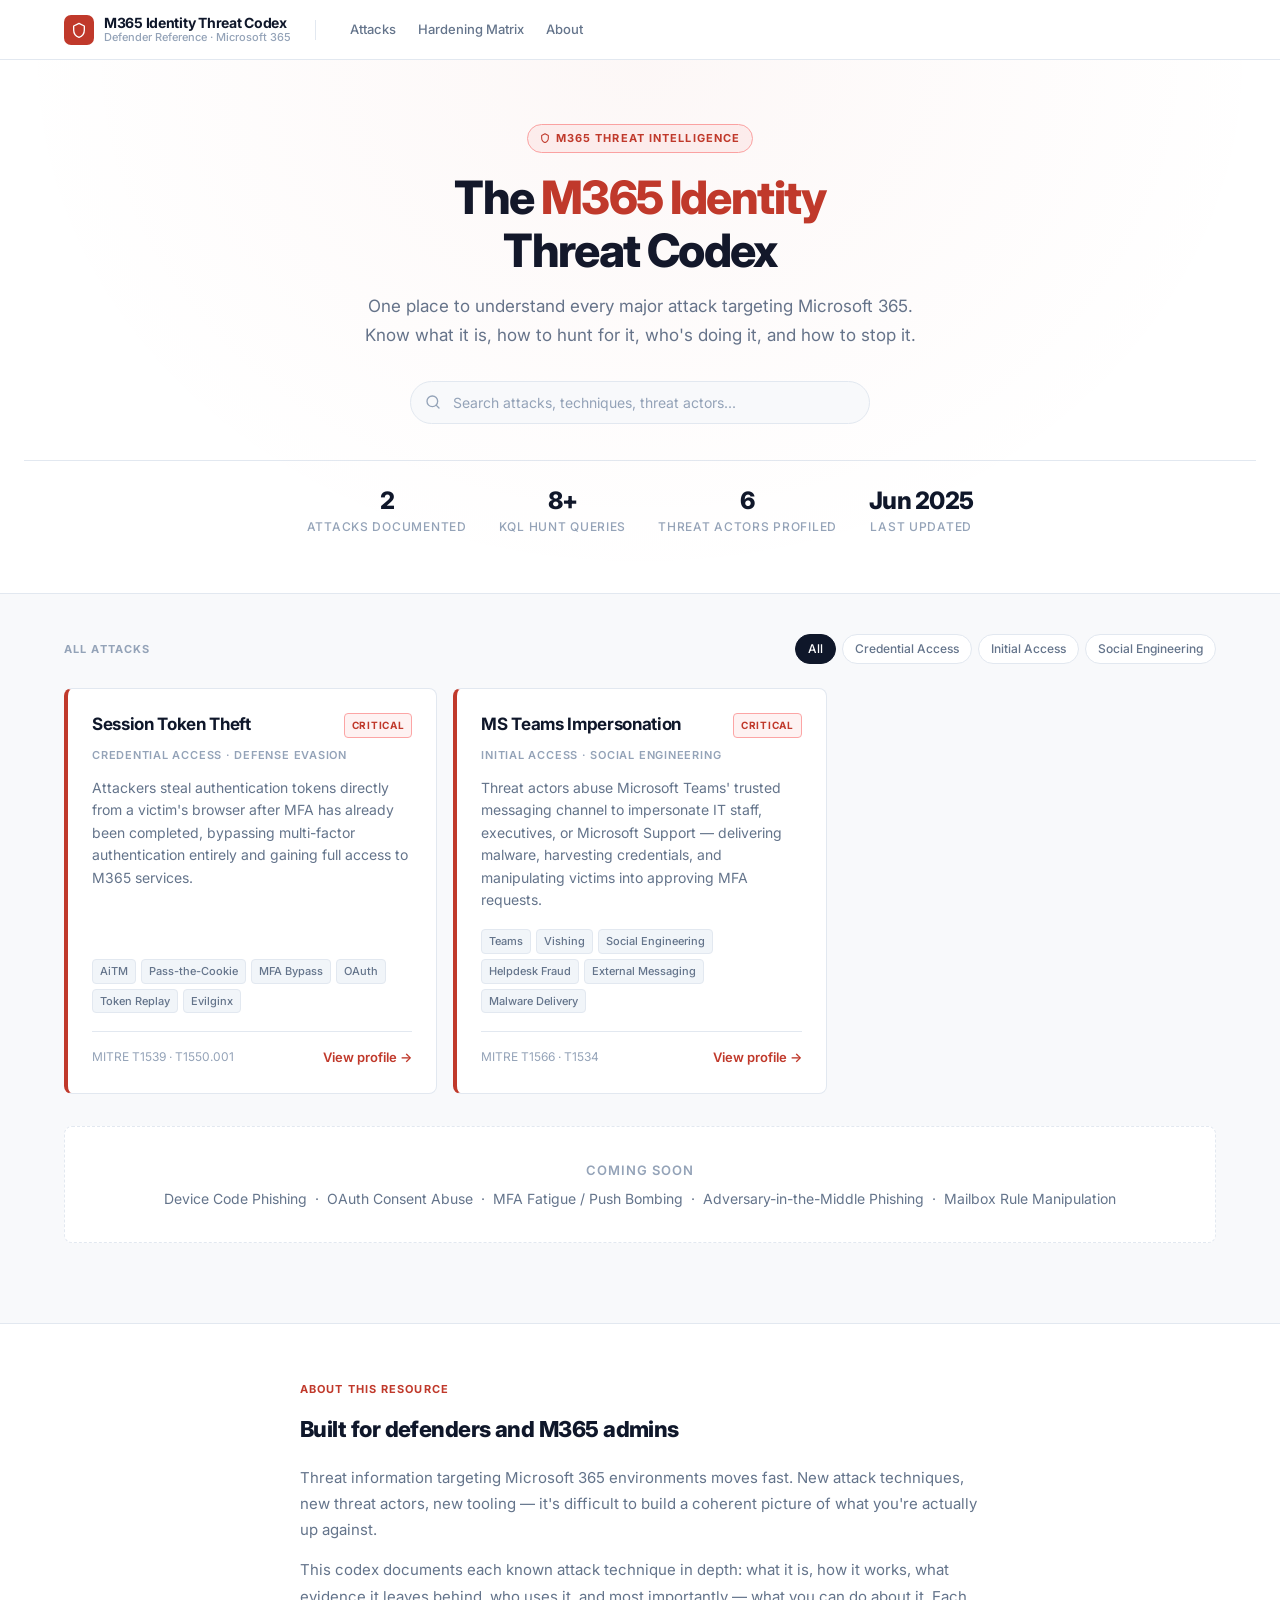
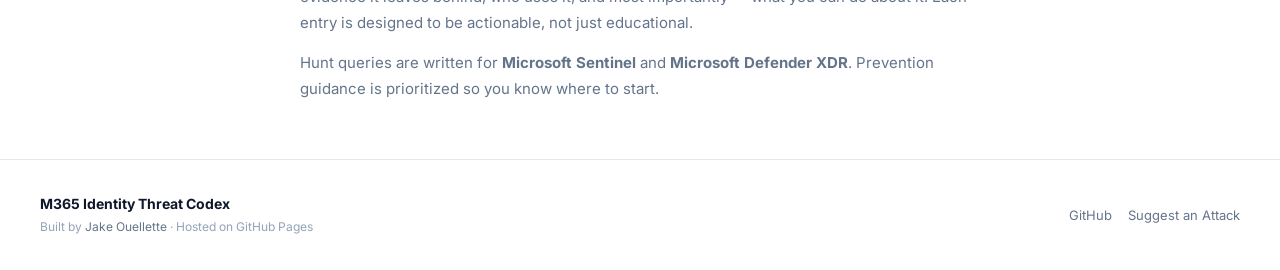
==== commit f4dc96bb: "Remove superfluous "For Defenders" badge from nav across all pages Co-Authored-By: Claude Sonnet 4.6" ====
--- a/index.html
+++ b/index.html
@@ -27,9 +27,6 @@
       <a href="index.html" class="active">Attacks</a>
       <a href="hardening.html">Hardening Matrix</a>
       <a href="#about">About</a>
-    </div>
-    <div class="nav-right">
-      <span class="nav-badge">For Defenders</span>
     </div>
   </div>
 </nav>
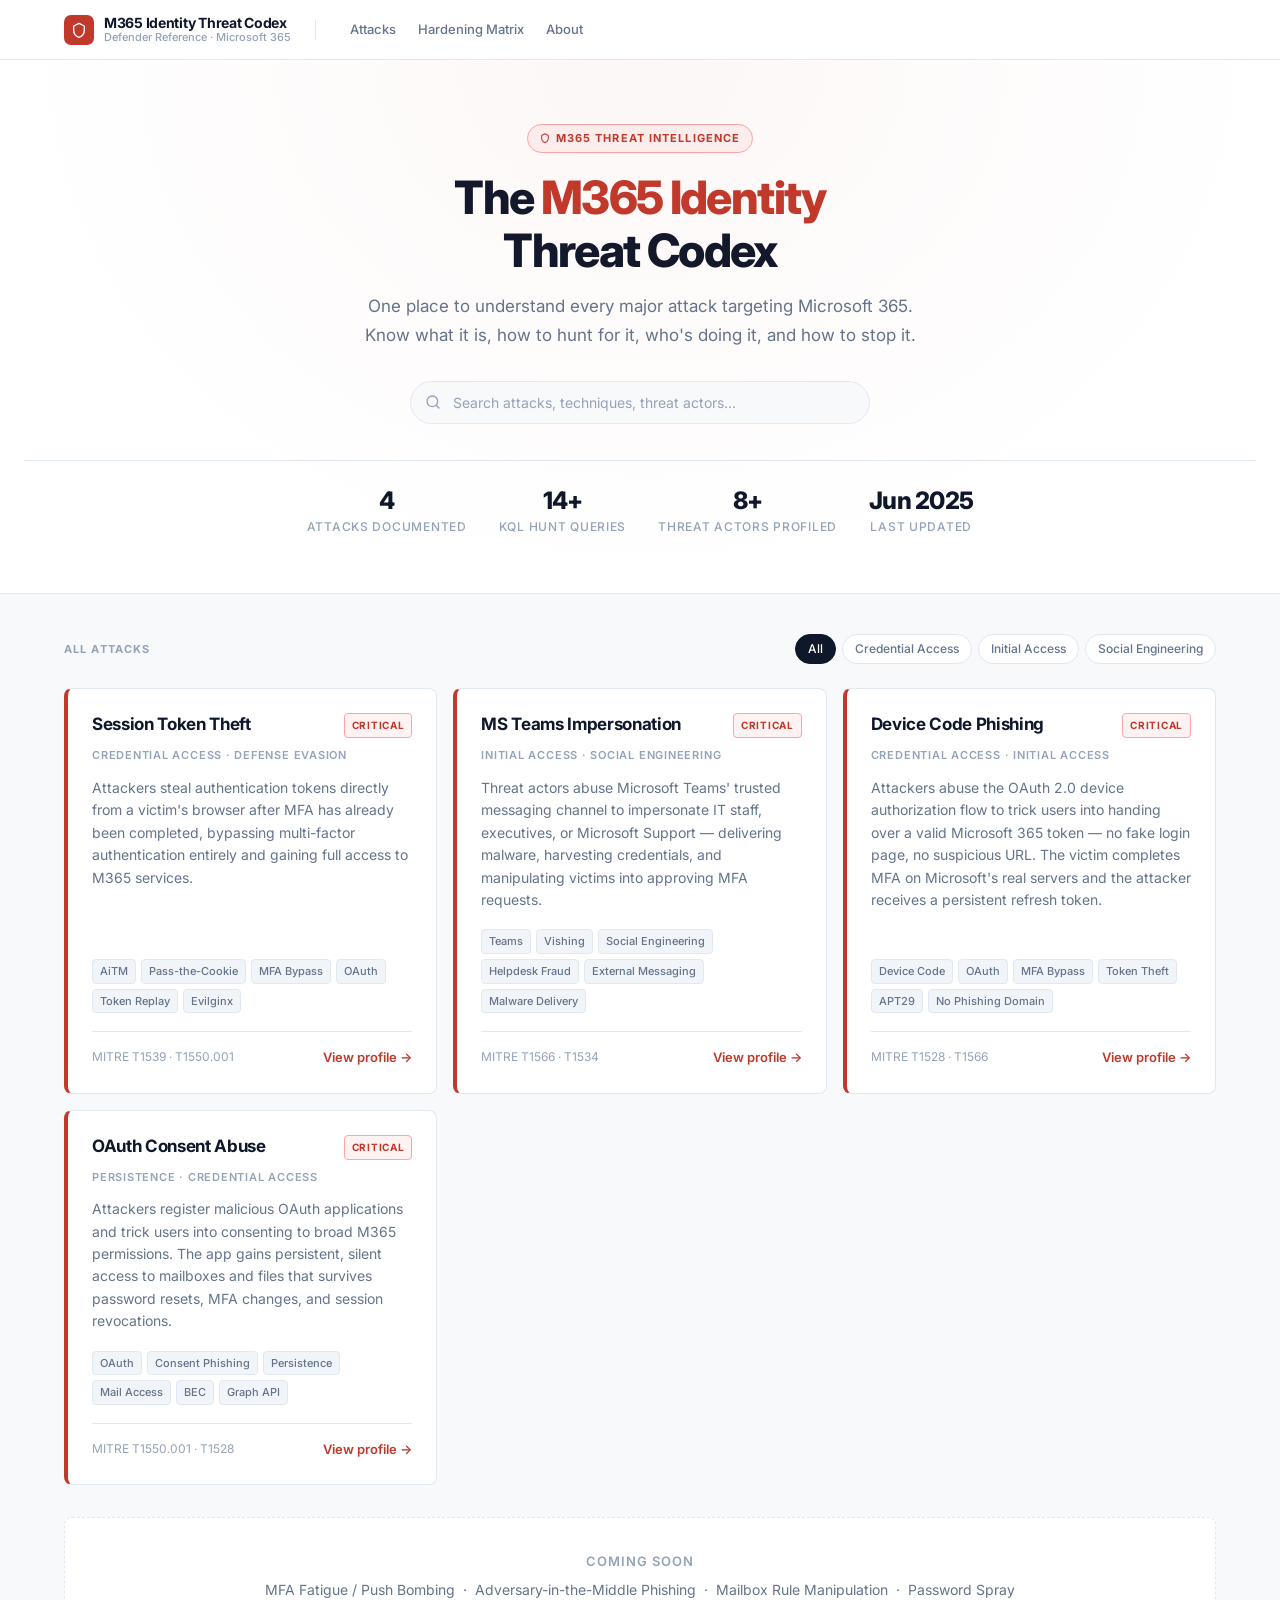
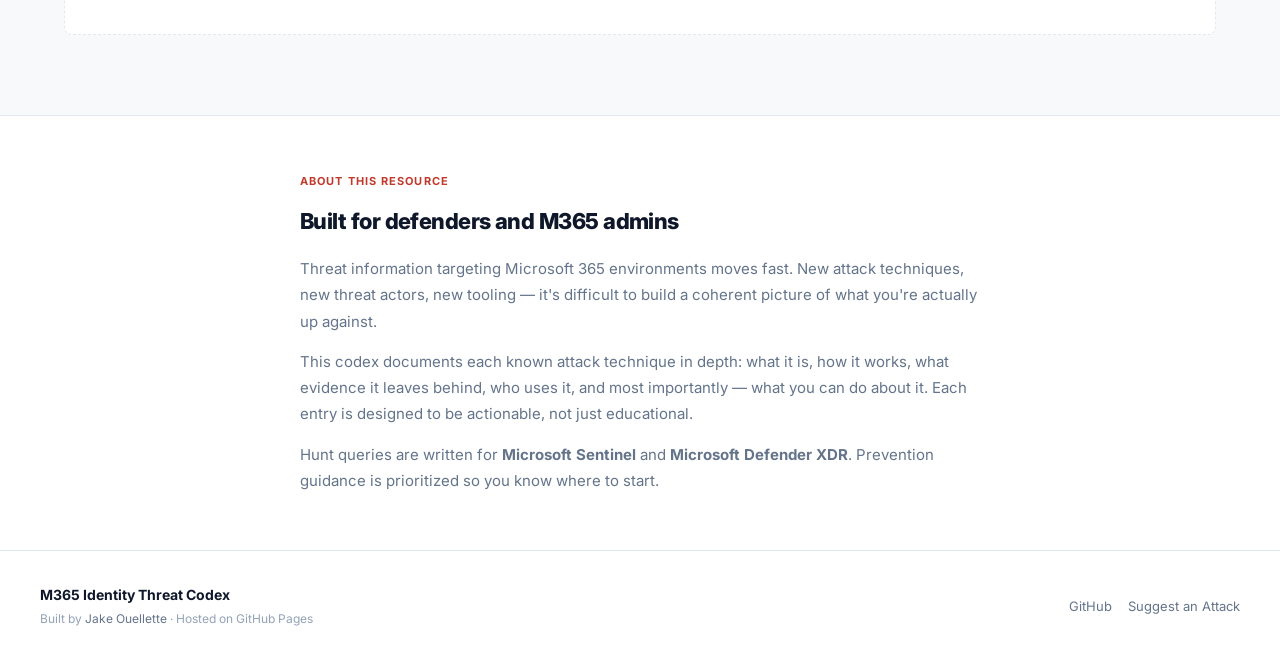
==== commit b98df981: "Add Device Code Phishing and OAuth Consent Abuse attack profiles Includes full attack pages (overvie" ====
--- a/index.html
+++ b/index.html
@@ -53,15 +53,15 @@
   </div>
   <div class="hero-stats">
     <div class="hero-stat">
-      <span class="stat-number">2</span>
+      <span class="stat-number">4</span>
       <span class="stat-label">Attacks Documented</span>
     </div>
     <div class="hero-stat">
+      <span class="stat-number">14+</span>
+      <span class="stat-label">KQL Hunt Queries</span>
+    </div>
+    <div class="hero-stat">
       <span class="stat-number">8+</span>
-      <span class="stat-label">KQL Hunt Queries</span>
-    </div>
-    <div class="hero-stat">
-      <span class="stat-number">6</span>
       <span class="stat-label">Threat Actors Profiled</span>
     </div>
     <div class="hero-stat">
@@ -143,13 +143,71 @@
       </div>
     </a>
 
+    <!-- ── Device Code Phishing ── -->
+    <a
+      class="attack-card"
+      href="attacks/device-code-phishing.html"
+      data-searchable="device code phishing oauth mfa bypass token theft microsoft login midnight blizzard star blizzard apt29 storm-2372 rfc 8628 devicelogin initial access credential access persistent access"
+      data-categories="credential-access initial-access"
+    >
+      <div class="card-header">
+        <div class="card-name">Device Code Phishing</div>
+        <span class="sev-badge sev-critical">Critical</span>
+      </div>
+      <div class="card-category">Credential Access &middot; Initial Access</div>
+      <p class="card-desc">
+        Attackers abuse the OAuth 2.0 device authorization flow to trick users into handing over a valid Microsoft 365 token — no fake login page, no suspicious URL. The victim completes MFA on Microsoft's real servers and the attacker receives a persistent refresh token.
+      </p>
+      <div class="card-tags">
+        <span class="tag">Device Code</span>
+        <span class="tag">OAuth</span>
+        <span class="tag">MFA Bypass</span>
+        <span class="tag">Token Theft</span>
+        <span class="tag">APT29</span>
+        <span class="tag">No Phishing Domain</span>
+      </div>
+      <div class="card-footer">
+        <span>MITRE T1528 &middot; T1566</span>
+        <span class="card-link">View profile &rarr;</span>
+      </div>
+    </a>
+
+    <!-- ── OAuth Consent Abuse ── -->
+    <a
+      class="attack-card"
+      href="attacks/oauth-consent-abuse.html"
+      data-searchable="oauth consent abuse illicit consent grant oauth phishing malicious app persistent access mail.readwrite files.readwrite midnight blizzard scattered spider bec persistence credential access"
+      data-categories="credential-access"
+    >
+      <div class="card-header">
+        <div class="card-name">OAuth Consent Abuse</div>
+        <span class="sev-badge sev-critical">Critical</span>
+      </div>
+      <div class="card-category">Persistence &middot; Credential Access</div>
+      <p class="card-desc">
+        Attackers register malicious OAuth applications and trick users into consenting to broad M365 permissions. The app gains persistent, silent access to mailboxes and files that survives password resets, MFA changes, and session revocations.
+      </p>
+      <div class="card-tags">
+        <span class="tag">OAuth</span>
+        <span class="tag">Consent Phishing</span>
+        <span class="tag">Persistence</span>
+        <span class="tag">Mail Access</span>
+        <span class="tag">BEC</span>
+        <span class="tag">Graph API</span>
+      </div>
+      <div class="card-footer">
+        <span>MITRE T1550.001 &middot; T1528</span>
+        <span class="card-link">View profile &rarr;</span>
+      </div>
+    </a>
+
   </div><!-- /attacks-grid -->
 
   <!-- Coming soon placeholder -->
   <div style="margin-top: 32px; padding: 32px; background: var(--surface); border: 1.5px dashed var(--border); border-radius: var(--radius); text-align: center;">
     <div style="font-size: 13px; font-weight: 600; color: var(--text-subtle); text-transform: uppercase; letter-spacing: 0.08em; margin-bottom: 6px;">Coming Soon</div>
     <div style="font-size: 14px; color: var(--text-muted);">
-      Device Code Phishing &nbsp;&middot;&nbsp; OAuth Consent Abuse &nbsp;&middot;&nbsp; MFA Fatigue / Push Bombing &nbsp;&middot;&nbsp; Adversary-in-the-Middle Phishing &nbsp;&middot;&nbsp; Mailbox Rule Manipulation
+      MFA Fatigue / Push Bombing &nbsp;&middot;&nbsp; Adversary-in-the-Middle Phishing &nbsp;&middot;&nbsp; Mailbox Rule Manipulation &nbsp;&middot;&nbsp; Password Spray
     </div>
   </div>
 
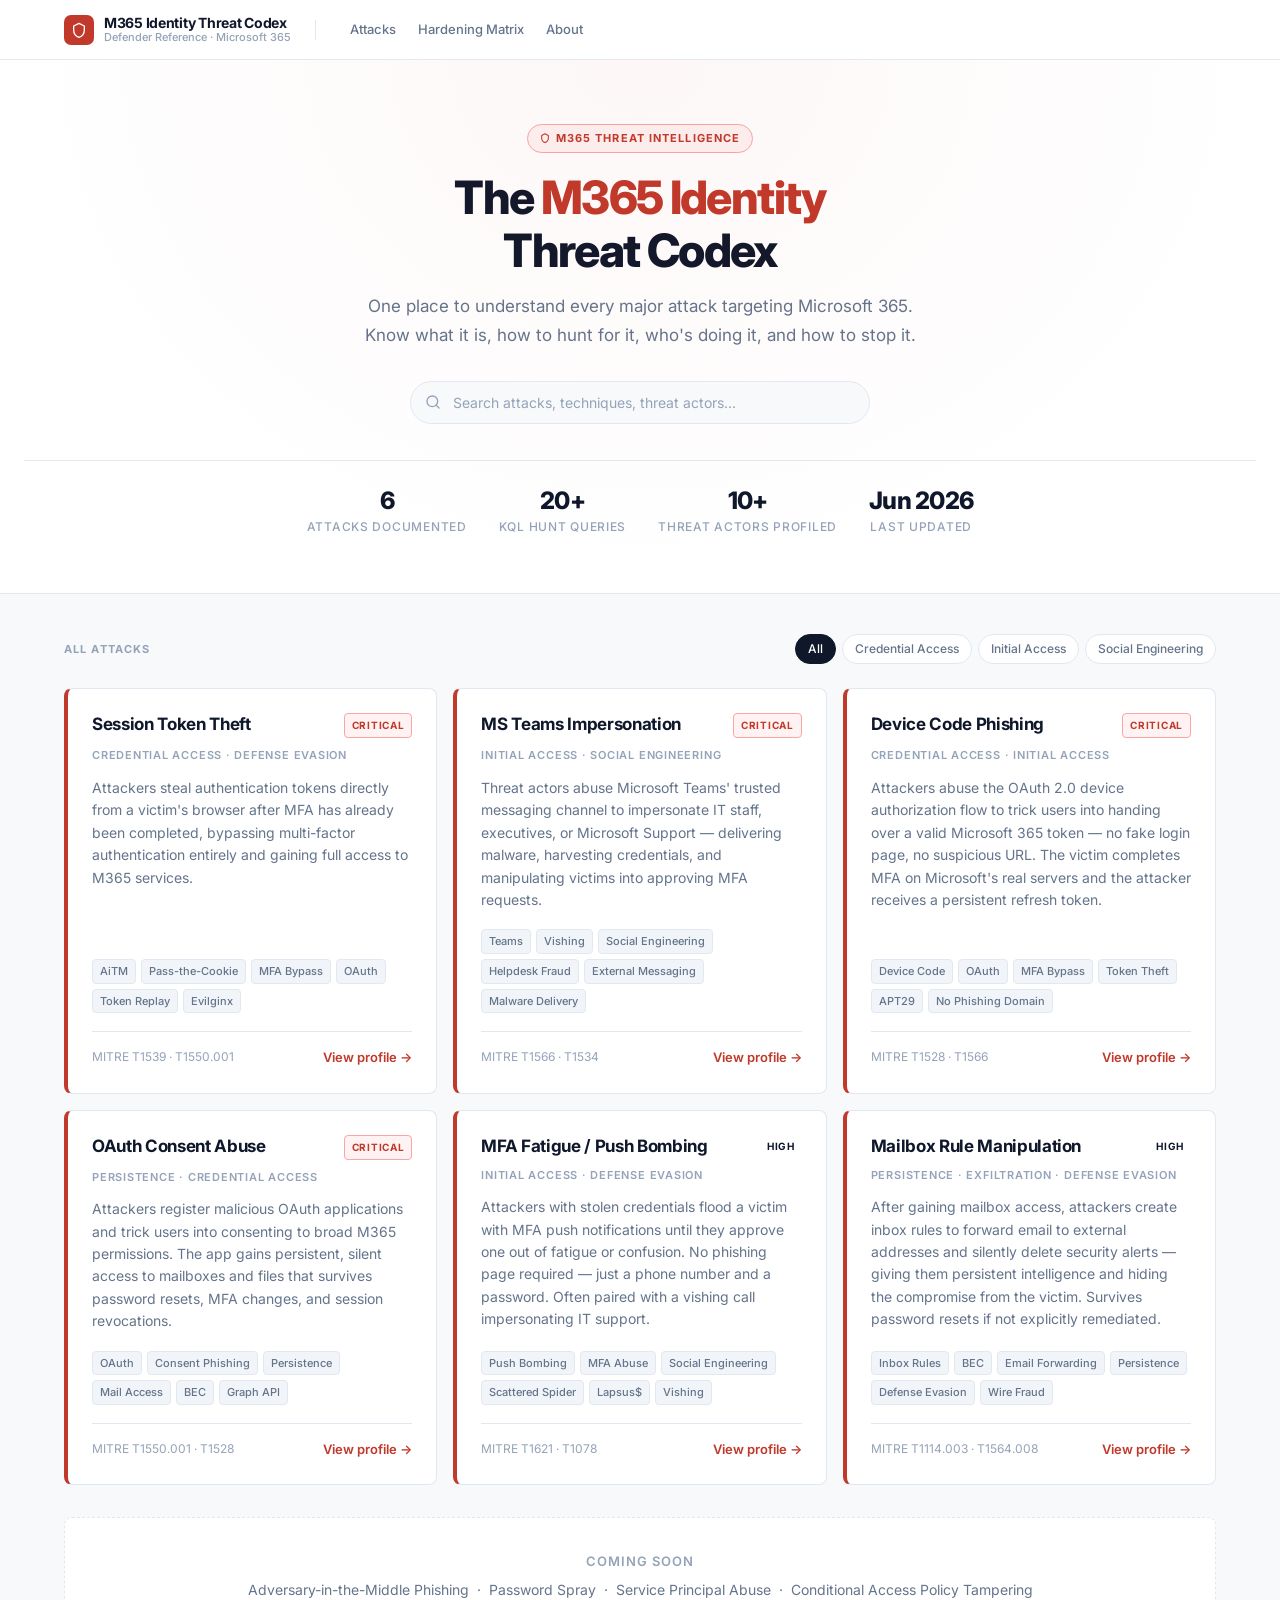
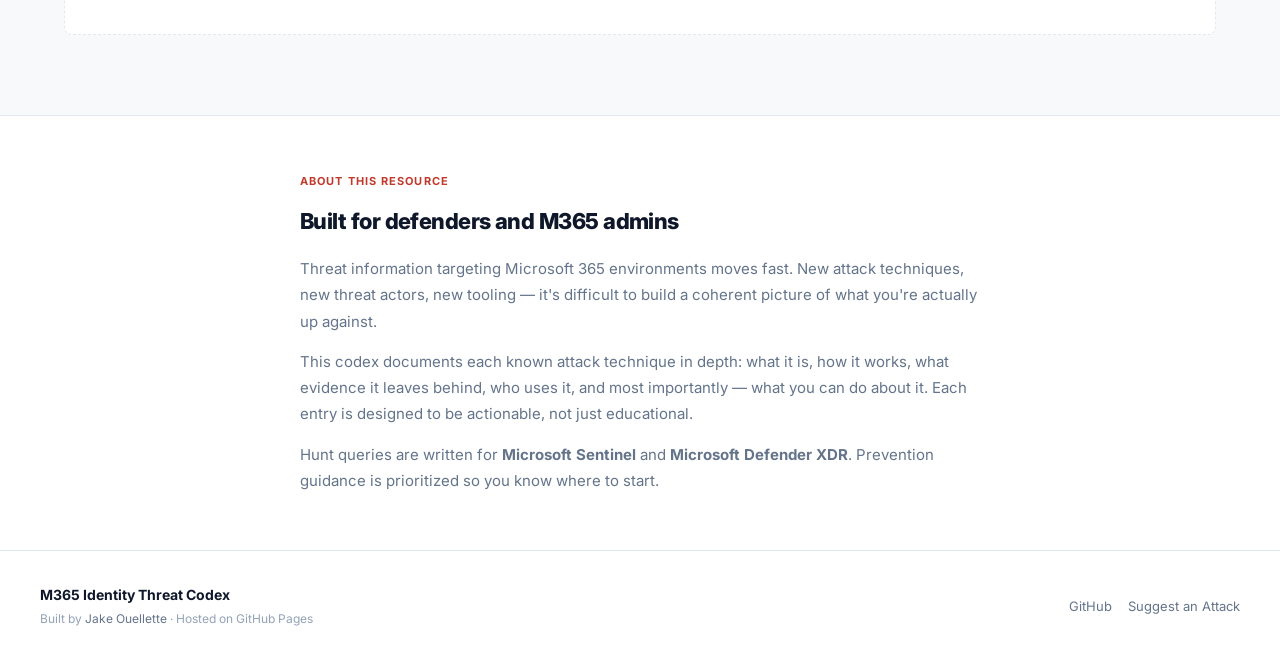
==== commit b83fb36e: "Add MFA Fatigue and Mailbox Rule Manipulation attack profiles; fix last-updated date Full attack pag" ====
--- a/index.html
+++ b/index.html
@@ -53,19 +53,19 @@
   </div>
   <div class="hero-stats">
     <div class="hero-stat">
-      <span class="stat-number">4</span>
+      <span class="stat-number">6</span>
       <span class="stat-label">Attacks Documented</span>
     </div>
     <div class="hero-stat">
-      <span class="stat-number">14+</span>
+      <span class="stat-number">20+</span>
       <span class="stat-label">KQL Hunt Queries</span>
     </div>
     <div class="hero-stat">
-      <span class="stat-number">8+</span>
+      <span class="stat-number">10+</span>
       <span class="stat-label">Threat Actors Profiled</span>
     </div>
     <div class="hero-stat">
-      <span class="stat-number">Jun 2025</span>
+      <span class="stat-number">Jun 2026</span>
       <span class="stat-label">Last Updated</span>
     </div>
   </div>
@@ -201,13 +201,71 @@
       </div>
     </a>
 
+    <!-- ── MFA Fatigue / Push Bombing ── -->
+    <a
+      class="attack-card"
+      href="attacks/mfa-fatigue.html"
+      data-searchable="mfa fatigue push bombing mfa prompt bombing authenticator push notification scattered spider lapsus apt29 initial access defense evasion account takeover social engineering vishing"
+      data-categories="initial-access social-engineering"
+    >
+      <div class="card-header">
+        <div class="card-name">MFA Fatigue / Push Bombing</div>
+        <span class="sev-badge sev-high">High</span>
+      </div>
+      <div class="card-category">Initial Access &middot; Defense Evasion</div>
+      <p class="card-desc">
+        Attackers with stolen credentials flood a victim with MFA push notifications until they approve one out of fatigue or confusion. No phishing page required — just a phone number and a password. Often paired with a vishing call impersonating IT support.
+      </p>
+      <div class="card-tags">
+        <span class="tag">Push Bombing</span>
+        <span class="tag">MFA Abuse</span>
+        <span class="tag">Social Engineering</span>
+        <span class="tag">Scattered Spider</span>
+        <span class="tag">Lapsus$</span>
+        <span class="tag">Vishing</span>
+      </div>
+      <div class="card-footer">
+        <span>MITRE T1621 &middot; T1078</span>
+        <span class="card-link">View profile &rarr;</span>
+      </div>
+    </a>
+
+    <!-- ── Mailbox Rule Manipulation ── -->
+    <a
+      class="attack-card"
+      href="attacks/mailbox-rule-manipulation.html"
+      data-searchable="mailbox rule manipulation inbox rule forwarding bec business email compromise exfiltration persistence defense evasion new-inboxrule midnight blizzard scattered spider storm-0539 exchange online"
+      data-categories="credential-access"
+    >
+      <div class="card-header">
+        <div class="card-name">Mailbox Rule Manipulation</div>
+        <span class="sev-badge sev-high">High</span>
+      </div>
+      <div class="card-category">Persistence &middot; Exfiltration &middot; Defense Evasion</div>
+      <p class="card-desc">
+        After gaining mailbox access, attackers create inbox rules to forward email to external addresses and silently delete security alerts — giving them persistent intelligence and hiding the compromise from the victim. Survives password resets if not explicitly remediated.
+      </p>
+      <div class="card-tags">
+        <span class="tag">Inbox Rules</span>
+        <span class="tag">BEC</span>
+        <span class="tag">Email Forwarding</span>
+        <span class="tag">Persistence</span>
+        <span class="tag">Defense Evasion</span>
+        <span class="tag">Wire Fraud</span>
+      </div>
+      <div class="card-footer">
+        <span>MITRE T1114.003 &middot; T1564.008</span>
+        <span class="card-link">View profile &rarr;</span>
+      </div>
+    </a>
+
   </div><!-- /attacks-grid -->
 
   <!-- Coming soon placeholder -->
   <div style="margin-top: 32px; padding: 32px; background: var(--surface); border: 1.5px dashed var(--border); border-radius: var(--radius); text-align: center;">
     <div style="font-size: 13px; font-weight: 600; color: var(--text-subtle); text-transform: uppercase; letter-spacing: 0.08em; margin-bottom: 6px;">Coming Soon</div>
     <div style="font-size: 14px; color: var(--text-muted);">
-      MFA Fatigue / Push Bombing &nbsp;&middot;&nbsp; Adversary-in-the-Middle Phishing &nbsp;&middot;&nbsp; Mailbox Rule Manipulation &nbsp;&middot;&nbsp; Password Spray
+      Adversary-in-the-Middle Phishing &nbsp;&middot;&nbsp; Password Spray &nbsp;&middot;&nbsp; Service Principal Abuse &nbsp;&middot;&nbsp; Conditional Access Policy Tampering
     </div>
   </div>
 
